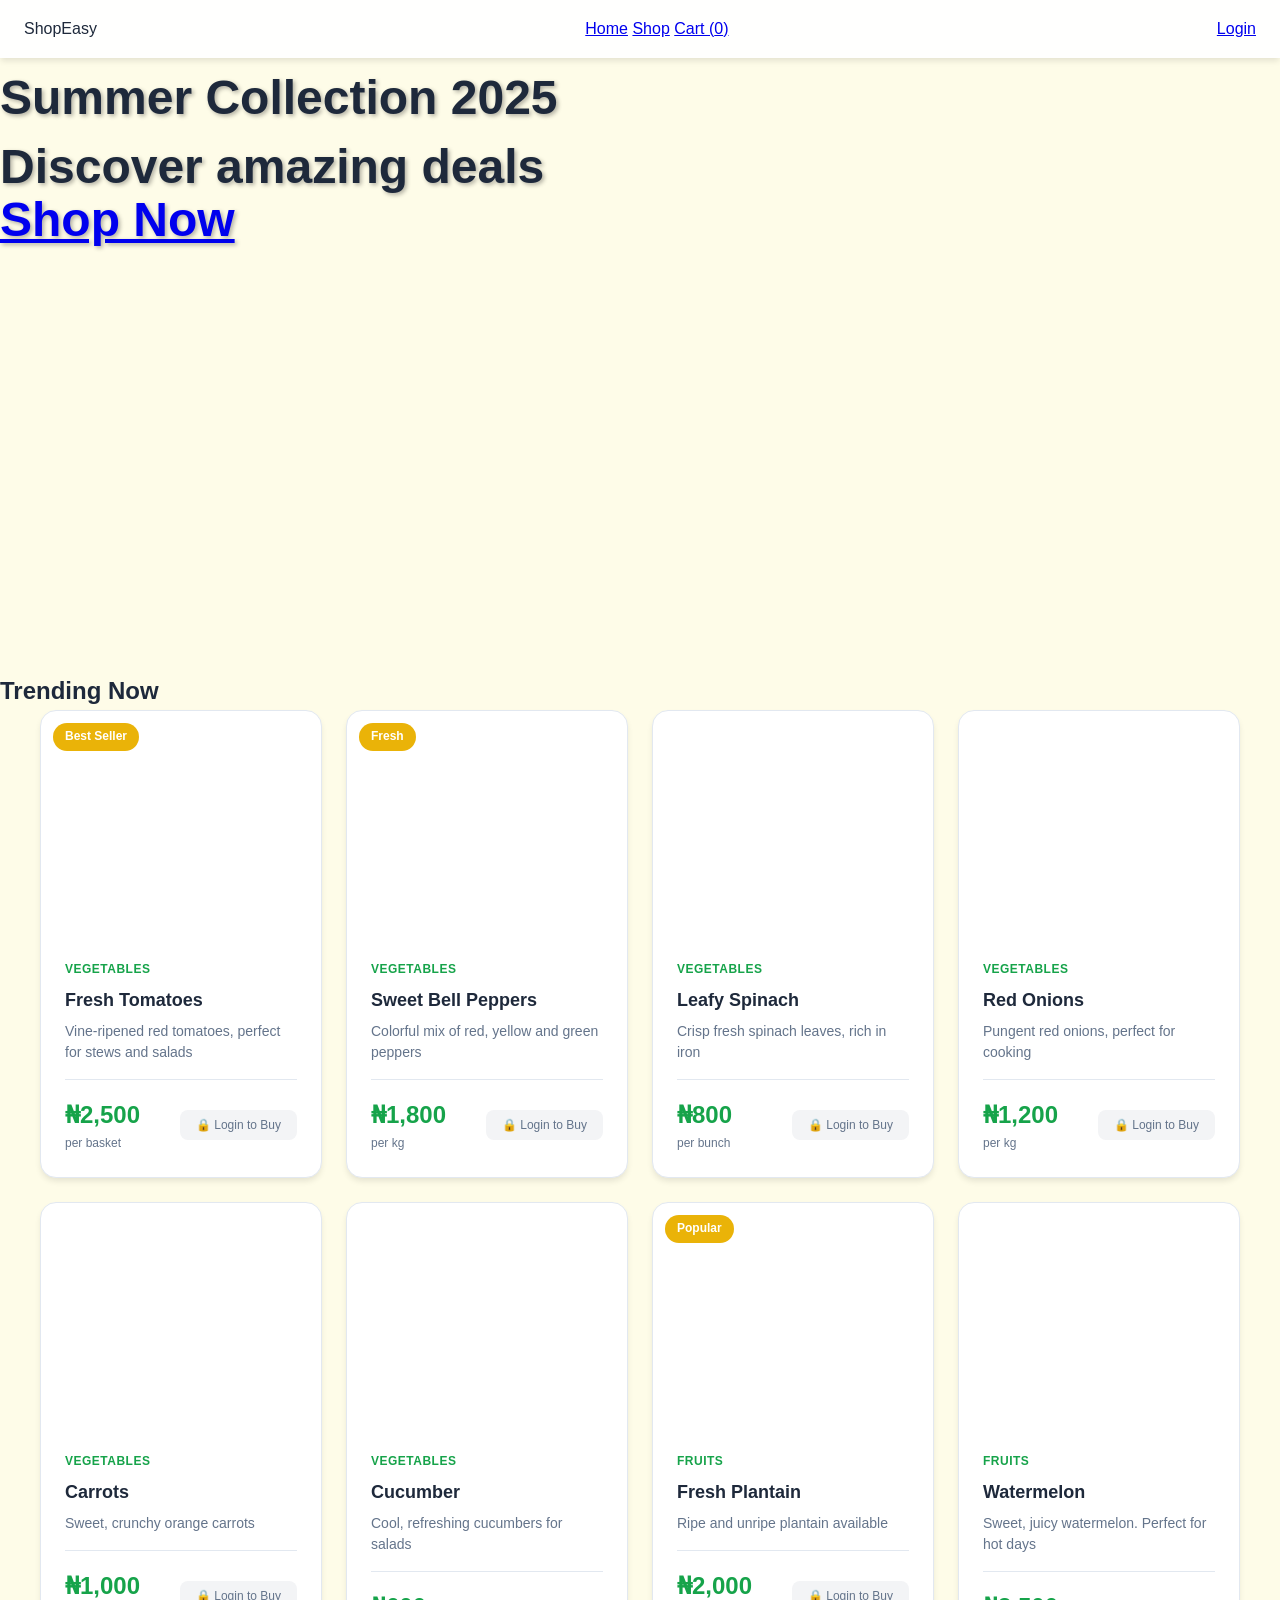
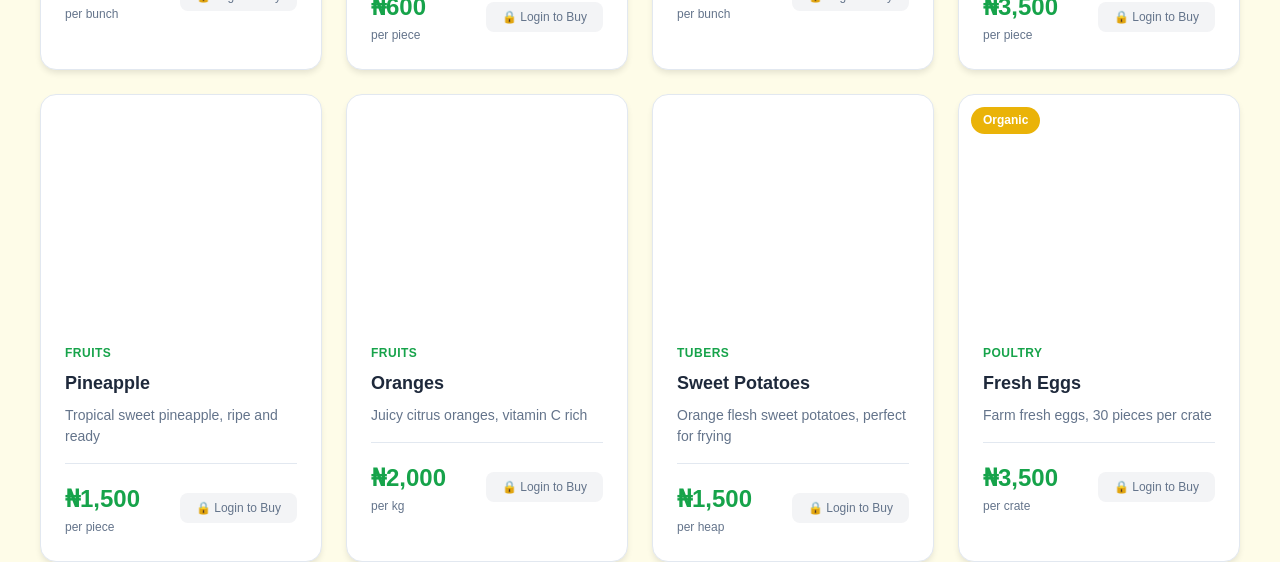
==== pages/admin-products.html @ 03785db0 "Add files via upload" ====
<!DOCTYPE html>
<html lang="en">
<head>
    <meta charset="UTF-8">
    <meta name="viewport" content="width=device-width, initial-scale=1.0">
    <title>Admin - Manage Products</title>
    <link rel="stylesheet" href="../css/style.css">
    <style>
        .admin-container {
            max-width: 1000px;
            margin: 2rem auto;
            padding: 1rem;
        }
        
        .admin-header {
            display: flex;
            justify-content: space-between;
            align-items: center;
            margin-bottom: 2rem;
            flex-wrap: wrap;
            gap: 1rem;
        }
        
        .product-form {
            background: white;
            padding: 2rem;
            border-radius: 12px;
            margin-bottom: 2rem;
            box-shadow: 0 2px 4px rgba(0,0,0,0.1);
        }
        
        .form-grid {
            display: grid;
            grid-template-columns: 1fr 1fr;
            gap: 1rem;
        }
        
        .form-group {
            margin-bottom: 1rem;
        }
        
        .form-group.full-width {
            grid-column: 1 / -1;
        }
        
        .form-group label {
            display: block;
            margin-bottom: 0.5rem;
            font-weight: 500;
        }
        
        .form-group input,
        .form-group select,
        .form-group textarea {
            width: 100%;
            padding: 0.75rem;
            border: 1px solid #d1d5db;
            border-radius: 6px;
        }
        
        .btn-primary {
            background: #2563eb;
            color: white;
            border: none;
            padding: 0.875rem 1.5rem;
            border-radius: 6px;
            cursor: pointer;
            font-weight: 600;
        }
        
        .product-list {
            background: white;
            border-radius: 12px;
            padding: 1.5rem;
            box-shadow: 0 2px 4px rgba(0,0,0,0.1);
        }
        
        .product-item {
            display: flex;
            gap: 1rem;
            padding: 1rem;
            border-bottom: 1px solid #e5e7eb;
            align-items: center;
        }
        
        .product-item img {
            width: 80px;
            height: 80px;
            object-fit: cover;
            border-radius: 6px;
        }
        
        .btn-delete {
            background: #ef4444;
            color: white;
            border: none;
            padding: 0.5rem 1rem;
            border-radius: 4px;
            cursor: pointer;
        }
        
        .btn-edit {
            background: #f59e0b;
            color: white;
            border: none;
            padding: 0.5rem 1rem;
            border-radius: 4px;
            cursor: pointer;
            margin-right: 0.5rem;
        }
    </style>
</head>
<body>
    <nav class="navbar">
        <div class="logo">🌾 FarmFresh Admin</div>
        <a href="../index.html">← View Store</a>
    </nav>

    <main class="admin-container">
        <div class="admin-header">
            <h1>🛡️ Manage Products</h1>
            <div>
                <span id="admin-name" style="color: #6b7280;"></span>
            </div>
        </div>

        <div class="product-form">
            <h3 id="form-title">Add New Product</h3>
            <form id="product-form" onsubmit="return saveProduct(event)">
                <input type="hidden" id="p-id">
                
                <div class="form-grid">
                    <div class="form-group">
                        <label>Product Name *</label>
                        <input type="text" id="p-name" required placeholder="e.g., Fresh Tomatoes">
                    </div>
                    
                    <div class="form-group">
                        <label>Category *</label>
                        <select id="p-category" required>
                            <option value="">Select Category</option>
                            <option value="Vegetables">Vegetables</option>
                            <option value="Fruits">Fruits</option>
                            <option value="Grains">Grains & Cereals</option>
                            <option value="Tubers">Tubers</option>
                            <option value="Poultry">Poultry</option>
                            <option value="Livestock">Livestock</option>
                            <option value="Other">Other</option>
                        </select>
                    </div>
                    
                    <div class="form-group">
                        <label>Price (₦) *</label>
                        <input type="number" id="p-price" required min="1" placeholder="2500">
                    </div>
                    
                    <div class="form-group">
                        <label>Stock Quantity *</label>
                        <input type="number" id="p-stock" required min="0" placeholder="20">
                    </div>
                    
                    <div class="form-group">
                        <label>Unit (kg, basket, crate, etc.) *</label>
                        <input type="text" id="p-unit" required placeholder="basket">
                    </div>
                    
                    <div class="form-group">
                        <label>Availability</label>
                        <input type="text" id="p-available" placeholder="Daily, Mon/Wed/Fri">
                    </div>
                    
                    <div class="form-group full-width">
                        <label>Image URL *</label>
                        <input type="url" id="p-image" required placeholder="https://...">
                    </div>
                    
                    <div class="form-group full-width">
                        <label>Description *</label>
                        <textarea id="p-desc" required rows="3" placeholder="Describe your product..."></textarea>
                    </div>
                </div>
                
                <button type="submit" class="btn-primary" style="margin-top: 1rem;">💾 Save Product</button>
                <button type="button" onclick="resetForm()" style="margin-left: 0.5rem; padding: 0.875rem 1.5rem; background: #6b7280; color: white; border: none; border-radius: 6px; cursor: pointer;">Reset</button>
            </form>
        </div>

        <div class="product-list">
            <h3>Your Products</h3>
            <div id="admin-product-list"></div>
        </div>
    </main>

    <script src="../js/auth.js"></script>
    <script>
        // Check admin access
        if (!auth.isAdmin()) {
            alert('🔒 Admin access required');
            window.location.href = '../index.html';
        }
        
        document.getElementById('admin-name').textContent = `Logged in as: ${auth.currentUser?.email}`;
        
        let products = [];
        
        function loadProducts() {
            const saved = localStorage.getItem('adminProducts');
            products = saved ? JSON.parse(saved) : [];
            renderProductList();
        }
        
        function renderProductList() {
            const container = document.getElementById('admin-product-list');
            
            if (products.length === 0) {
                container.innerHTML = '<p style="color: #6b7280; text-align: center; padding: 2rem;">No products yet. Add your first product above!</p>';
                return;
            }
            
            container.innerHTML = products.map((p, index) => `
                <div class="product-item">
                    <img src="${p.image}" alt="${p.name}" onerror="this.src='https://via.placeholder.com/80?text=No+Image'">
                    <div style="flex: 1;">
                        <h4>${p.name}</h4>
                        <p style="color: #6b7280; font-size: 0.875rem;">${p.category} • ₦${p.price.toLocaleString()} • Stock: ${p.stock}</p>
                    </div>
                    <div>
                        <button class="btn-edit" onclick="editProduct(${index})">Edit</button>
                        <button class="btn-delete" onclick="deleteProduct(${index})">Delete</button>
                    </div>
                </div>
            `).join('');
        }
        
        function saveProduct(e) {
            e.preventDefault();
            
            const id = document.getElementById('p-id').value;
            const product = {
                id: id ? parseInt(id) : Date.now(),
                name: document.getElementById('p-name').value,
                category: document.getElementById('p-category').value,
                price: parseFloat(document.getElementById('p-price').value),
                stock: parseInt(document.getElementById('p-stock').value),
                unit: document.getElementById('p-unit').value,
                available: document.getElementById('p-available').value || 'Daily',
                image: document.getElementById('p-image').value,
                description: document.getElementById('p-desc').value,
                seller: 'FarmFresh Store'
            };
            
            if (id) {
                // Update existing
                const index = products.findIndex(p => p.id === parseInt(id));
                if (index !== -1) products[index] = product;
            } else {
                // Add new
                products.push(product);
            }
            
            localStorage.setItem('adminProducts', JSON.stringify(products));
            
            // Also update public products
            localStorage.setItem('allProducts', JSON.stringify(products));
            
            alert('✅ Product saved!');
            resetForm();
            renderProductList();
            return false;
        }
        
        function editProduct(index) {
            const p = products[index];
            document.getElementById('p-id').value = p.id;
            document.getElementById('p-name').value = p.name;
            document.getElementById('p-category').value = p.category;
            document.getElementById('p-price').value = p.price;
            document.getElementById('p-stock').value = p.stock;
            document.getElementById('p-unit').value = p.unit;
            document.getElementById('p-available').value = p.available || '';
            document.getElementById('p-image').value = p.image;
            document.getElementById('p-desc').value = p.description;
            document.getElementById('form-title').textContent = 'Edit Product';
        }
        
        function deleteProduct(index) {
            if (confirm('Delete this product?')) {
                products.splice(index, 1);
                localStorage.setItem('adminProducts', JSON.stringify(products));
                localStorage.setItem('allProducts', JSON.stringify(products));
                renderProductList();
            }
        }
        
        function resetForm() {
            document.getElementById('product-form').reset();
            document.getElementById('p-id').value = '';
            document.getElementById('form-title').textContent = 'Add New Product';
        }
        
        // Load on startup
        loadProducts();
    </script>
</body>
</html>
---- css/style.css ----
/* ===== DESIGN SYSTEM ===== */
:root {
    --primary: #16a34a;
    --primary-dark: #15803d;
    --primary-light: #dcfce7;
    --secondary: #92400e;
    --accent: #eab308;
    --bg: #fefce8;
    --bg-white: #ffffff;
    --text: #1e293b;
    --text-light: #64748b;
    --border: #e2e8f0;
    --shadow: 0 4px 6px -1px rgba(0, 0, 0, 0.1);
    --shadow-lg: 0 10px 15px -3px rgba(0, 0, 0, 0.1);
    --radius: 12px;
    --radius-lg: 16px;
}

* {
    margin: 0;
    padding: 0;
    box-sizing: border-box;
}

body {
    font-family: 'Inter', -apple-system, BlinkMacSystemFont, sans-serif;
    line-height: 1.6;
    color: var(--text);
    background: var(--bg);
    padding-bottom: 80px;
}

/* ===== NAVIGATION ===== */
.navbar {
    position: fixed;
    top: 0;
    left: 0;
    right: 0;
    background: rgba(255, 255, 255, 0.95);
    backdrop-filter: blur(10px);
    padding: 1rem 1.5rem;
    display: flex;
    justify-content: space-between;
    align-items: center;
    z-index: 1000;
    box-shadow: var(--shadow);
}

.nav-brand {
    display: flex;
    align-items: center;
    gap: 0.75rem;
}

.logo-badge {
    width: 40px;
    height: 40px;
    background: var(--primary);
    border-radius: 10px;
    display: flex;
    align-items: center;
    justify-content: center;
    font-size: 1.5rem;
}

.brand-text {
    display: flex;
    flex-direction: column;
}

.brand-name {
    font-weight: 800;
    font-size: 1.25rem;
    color: var(--text);
    line-height: 1;
}

.brand-tag {
    font-size: 0.625rem;
    color: var(--primary);
    font-weight: 600;
    text-transform: uppercase;
    letter-spacing: 0.5px;
}

.nav-center {
    display: flex;
    gap: 2rem;
    align-items: center;
}

.nav-link {
    color: var(--text-light);
    text-decoration: none;
    font-weight: 500;
    font-size: 0.9rem;
    transition: color 0.2s;
    position: relative;
}

.nav-link:hover,
.nav-link.active {
    color: var(--primary);
}

.nav-link.active::after {
    content: '';
    position: absolute;
    bottom: -4px;
    left: 0;
    right: 0;
    height: 2px;
    background: var(--primary);
    border-radius: 2px;
}

.cart-link {
    position: relative;
    display: flex;
    align-items: center;
    gap: 0.25rem;
}

.cart-icon {
    font-size: 1.25rem;
}

.cart-badge {
    position: absolute;
    top: -8px;
    right: -8px;
    background: var(--accent);
    color: white;
    font-size: 0.625rem;
    font-weight: 700;
    width: 18px;
    height: 18px;
    border-radius: 50%;
    display: flex;
    align-items: center;
    justify-content: center;
}

.nav-auth {
    display: flex;
    align-items: center;
    gap: 1rem;
}

#user-profile {
    display: flex;
    align-items: center;
    gap: 0.5rem;
}

.user-avatar {
    width: 32px;
    height: 32px;
    border-radius: 50%;
    object-fit: cover;
    border: 2px solid var(--primary-light);
}

.btn-primary-sm {
    background: var(--primary);
    color: white;
    padding: 0.5rem 1.25rem;
    border-radius: 8px;
    text-decoration: none;
    font-weight: 600;
    font-size: 0.875rem;
    transition: all 0.2s;
}

.btn-primary-sm:hover {
    background: var(--primary-dark);
    transform: translateY(-1px);
}

.btn-ghost {
    background: transparent;
    color: var(--text-light);
    border: 1px solid var(--border);
    padding: 0.5rem 1rem;
    border-radius: 8px;
    cursor: pointer;
    font-weight: 500;
}

/* ===== HERO SECTION ===== */
.hero {
    margin-top: 72px;
    min-height: 600px;
    position: relative;
}

.hero-bg {
    background: linear-gradient(135deg, #166534 0%, #22c55e 50%, #16a34a 100%);
    min-height: 600px;
    display: flex;
    align-items: center;
    justify-content: center;
    position: relative;
    overflow: hidden;
}

.hero-bg::before {
    content: '';
    position: absolute;
    top: 0;
    left: 0;
    right: 0;
    bottom: 0;
    background-image: url('../assets/images/hero-bg.jpg');
    background-size: cover;
    background-position: center;
    opacity: 0.3;
}
}

.hero-overlay {
    position: absolute;
    inset: 0;
    background: linear-gradient(to bottom, rgba(0,0,0,0.3), rgba(0,0,0,0.5));
}

.hero-content {
    position: relative;
    z-index: 1;
    text-align: center;
    color: white;
    padding: 2rem;
    max-width: 800px;
}

.badge {
    display: inline-flex;
    align-items: center;
    gap: 0.5rem;
    background: rgba(255,255,255,0.2);
    backdrop-filter: blur(10px);
    padding: 0.5rem 1rem;
    border-radius: 50px;
    font-size: 0.875rem;
    font-weight: 500;
    margin-bottom: 1.5rem;
}

.hero h1 {
    font-size: 3rem;
    font-weight: 800;
    line-height: 1.1;
    margin-bottom: 1rem;
    text-shadow: 2px 2px 4px rgba(0,0,0,0.3);
}

.hero-subtitle {
    font-size: 1.25rem;
    opacity: 0.95;
    margin-bottom: 2rem;
    max-width: 600px;
    margin-left: auto;
    margin-right: auto;
}

.hero-cta {
    display: flex;
    gap: 1rem;
    justify-content: center;
    margin-bottom: 3rem;
}

.btn-white {
    background: white;
    color: var(--primary);
    padding: 1rem 2rem;
    border-radius: 12px;
    text-decoration: none;
    font-weight: 700;
    font-size: 1rem;
    transition: all 0.2s;
    box-shadow: var(--shadow-lg);
}

.btn-white:hover {
    transform: translateY(-2px);
    box-shadow: 0 20px 25px -5px rgba(0, 0, 0, 0.1);
}

.btn-outline-white {
    border: 2px solid white;
    color: white;
    padding: 1rem 2rem;
    border-radius: 12px;
    text-decoration: none;
    font-weight: 600;
    transition: all 0.2s;
}

.btn-outline-white:hover {
    background: white;
    color: var(--primary);
}

.hero-stats {
    display: flex;
    justify-content: center;
    gap: 3rem;
    padding-top: 2rem;
    border-top: 1px solid rgba(255,255,255,0.3);
}

.stat {
    text-align: center;
}

.stat-num {
    display: block;
    font-size: 2rem;
    font-weight: 800;
}

.stat-label {
    font-size: 0.875rem;
    opacity: 0.9;
}

/* ===== FEATURES BAR ===== */
.features-bar {
    background: white;
    padding: 1.5rem;
    margin: -40px 1rem 0;
    border-radius: var(--radius-lg);
    box-shadow: var(--shadow-lg);
    display: grid;
    grid-template-columns: repeat(4, 1fr);
    gap: 1rem;
    position: relative;
    z-index: 10;
}

.feature-item {
    display: flex;
    align-items: center;
    gap: 1rem;
    padding: 1rem;
}

.feature-item .feature-icon {
    font-size: 2rem;
    width: 48px;
    height: 48px;
    background: var(--primary-light);
    border-radius: 12px;
    display: flex;
    align-items: center;
    justify-content: center;
}

.feature-item strong {
    display: block;
    color: var(--text);
    font-size: 0.9rem;
}

.feature-item span {
    font-size: 0.75rem;
    color: var(--text-light);
}

/* ===== SECTION HEADERS ===== */
.section-header {
    text-align: center;
    margin-bottom: 2rem;
    padding: 0 1rem;
}

.section-header.light {
    color: white;
}

.section-label {
    display: inline-block;
    background: var(--primary-light);
    color: var(--primary);
    padding: 0.25rem 0.75rem;
    border-radius: 50px;
    font-size: 0.75rem;
    font-weight: 700;
    text-transform: uppercase;
    letter-spacing: 0.5px;
    margin-bottom: 0.75rem;
}

.section-header h2 {
    font-size: 2rem;
    font-weight: 700;
    color: var(--text);
}

.section-header.light h2 {
    color: white;
}

/* ===== CATEGORIES ===== */
.categories {
    padding: 4rem 1rem;
}

.category-pills {
    display: flex;
    gap: 1rem;
    justify-content: center;
    flex-wrap: wrap;
}

.pill {
    display: flex;
    align-items: center;
    gap: 0.5rem;
    padding: 0.75rem 1.5rem;
    background: white;
    border: 2px solid var(--border);
    border-radius: 50px;
    cursor: pointer;
    font-weight: 600;
    transition: all 0.2s;
}

.pill:hover {
    border-color: var(--primary);
    color: var(--primary);
}

.pill.active {
    background: var(--primary);
    border-color: var(--primary);
    color: white;
}

.pill-icon {
    font-size: 1.25rem;
}

/* ===== PRODUCTS ===== */
.products-section {
    padding: 2rem 1rem 4rem;
}

.product-grid {
    display: grid;
    grid-template-columns: repeat(auto-fill, minmax(280px, 1fr));
    gap: 1.5rem;
    max-width: 1200px;
    margin: 0 auto;
}

.product-card {
    background: white;
    border-radius: var(--radius-lg);
    overflow: hidden;
    box-shadow: var(--shadow);
    transition: all 0.3s;
    border: 1px solid var(--border);
}

.product-card:hover {
    transform: translateY(-8px);
    box-shadow: var(--shadow-lg);
}

.product-image {
    position: relative;
    height: 220px;
    overflow: hidden;
}

.product-image img {
    width: 100%;
    height: 100%;
    object-fit: cover;
    transition: transform 0.3s;
}

.product-card:hover .product-image img {
    transform: scale(1.05);
}

.product-badge {
    position: absolute;
    top: 12px;
    left: 12px;
    background: var(--accent);
    color: white;
    padding: 0.25rem 0.75rem;
    border-radius: 50px;
    font-size: 0.75rem;
    font-weight: 700;
}

.stock-badge {
    position: absolute;
    top: 12px;
    right: 12px;
    background: #ef4444;
    color: white;
    padding: 0.25rem 0.75rem;
    border-radius: 50px;
    font-size: 0.75rem;
    font-weight: 600;
}

.product-info {
    padding: 1.5rem;
}

.product-category {
    display: inline-block;
    color: var(--primary);
    font-size: 0.75rem;
    font-weight: 700;
    text-transform: uppercase;
    letter-spacing: 0.5px;
    margin-bottom: 0.5rem;
}

.product-title {
    font-size: 1.125rem;
    font-weight: 700;
    color: var(--text);
    margin-bottom: 0.5rem;
    line-height: 1.4;
}

.product-desc {
    color: var(--text-light);
    font-size: 0.875rem;
    margin-bottom: 1rem;
    line-height: 1.5;
}

.product-footer {
    display: flex;
    justify-content: space-between;
    align-items: center;
    padding-top: 1rem;
    border-top: 1px solid var(--border);
}

.price-box {
    display: flex;
    flex-direction: column;
}

.current-price {
    font-size: 1.5rem;
    font-weight: 800;
    color: var(--primary);
}

.original-price {
    font-size: 0.875rem;
    color: var(--text-light);
    text-decoration: line-through;
}

.unit {
    font-size: 0.75rem;
    color: var(--text-light);
}

.btn-add {
    width: 44px;
    height: 44px;
    background: var(--primary);
    color: white;
    border: none;
    border-radius: 12px;
    cursor: pointer;
    font-size: 1.25rem;
    display: flex;
    align-items: center;
    justify-content: center;
    transition: all 0.2s;
}

.btn-add:hover {
    background: var(--primary-dark);
    transform: scale(1.1);
}

.btn-guest {
    padding: 0.5rem 1rem;
    background: #f3f4f6;
    color: var(--text-light);
    border: none;
    border-radius: 8px;
    font-size: 0.75rem;
    cursor: pointer;
}

.load-more {
    text-align: center;
    margin-top: 3rem;
}

.btn-outline {
    background: transparent;
    border: 2px solid var(--primary);
    color: var(--primary);
    padding: 1rem 2rem;
    border-radius: 12px;
    font-weight: 600;
    cursor: pointer;
    transition: all 0.2s;
}

.btn-outline:hover {
    background: var(--primary);
    color: white;
}

/* ===== HOW IT WORKS ===== */
.how-it-works {
    background: linear-gradient(135deg, var(--primary-dark), var(--primary));
    padding: 4rem 1rem;
    color: white;
}

.steps {
    display: flex;
    align-items: center;
    justify-content: center;
    gap: 2rem;
    max-width: 1000px;
    margin: 0 auto;
    flex-wrap: wrap;
}

.step {
    text-align: center;
    flex: 1;
    min-width: 200px;
    position: relative;
}

.step-num {
    position: absolute;
    top: -10px;
    left: 50%;
    transform: translateX(-50%);
    width: 30px;
    height: 30px;
    background: var(--accent);
    color: white;
    border-radius: 50%;
    display: flex;
    align-items: center;
    justify-content: center;
    font-weight: 700;
    font-size: 0.875rem;
}

.step-icon {
    font-size: 3rem;
    margin-bottom: 1rem;
    display: block;
}

.step h3 {
    font-size: 1.25rem;
    font-weight: 700;
    margin-bottom: 0.5rem;
}

.step p {
    opacity: 0.9;
    font-size: 0.9rem;
}

.step-arrow {
    font-size: 2rem;
    opacity: 0.5;
}

/* ===== TRUST SECTION ===== */
.trust-section {
    padding: 3rem 1rem;
    background: white;
}

.trust-badges {
    display: flex;
    justify-content: center;
    gap: 2rem;
    flex-wrap: wrap;
}

.trust-badge {
    display: flex;
    align-items: center;
    gap: 0.5rem;
    padding: 0.75rem 1.5rem;
    background: var(--primary-light);
    border-radius: 50px;
    font-weight: 600;
    color: var(--primary-dark);
}

/* ===== FOOTER ===== */
.footer {
    background: var(--text);
    color: white;
    padding: 4rem 1rem 2rem;
}

.footer-grid {
    display: grid;
    grid-template-columns: 2fr 1fr 1fr 1fr;
    gap: 3rem;
    max-width: 1200px;
    margin: 0 auto 3rem;
}

.footer-brand .logo-badge {
    margin-bottom: 1rem;
}

.footer-brand h3 {
    font-size: 1.5rem;
    margin-bottom: 1rem;
}

.footer-brand p {
    color: #94a3b8;
    font-size: 0.9rem;
    line-height: 1.6;
    margin-bottom: 1.5rem;
}

.social-links {
    display: flex;
    gap: 1rem;
}

.social-links a {
    font-size: 1.5rem;
    opacity: 0.7;
    transition: opacity 0.2s;
}

.social-links a:hover {
    opacity: 1;
}

.footer-links h4 {
    font-size: 1rem;
    font-weight: 700;
    margin-bottom: 1.5rem;
    color: white;
}

.footer-links a {
    display: block;
    color: #94a3b8;
    text-decoration: none;
    margin-bottom: 0.75rem;
    font-size: 0.9rem;
    transition: color 0.2s;
}

.footer-links a:hover {
    color: var(--primary);
}

.footer-bottom {
    border-top: 1px solid #334155;
    padding-top: 2rem;
    display: flex;
    justify-content: space-between;
    align-items: center;
    max-width: 1200px;
    margin: 0 auto;
}

.footer-bottom p {
    color: #64748b;
    font-size: 0.875rem;
}

.payment-icons {
    display: flex;
    gap: 1rem;
    font-size: 1.5rem;
}

/* ===== MOBILE NAV ===== */
.mobile-nav {
    position: fixed;
    bottom: 0;
    left: 0;
    right: 0;
    background: white;
    padding: 0.75rem;
    display: flex;
    justify-content: space-around;
    box-shadow: 0 -4px 6px rgba(0,0,0,0.1);
    z-index: 1000;
}

.mobile-link {
    display: flex;
    flex-direction: column;
    align-items: center;
    gap: 0.25rem;
    color: var(--text-light);
    text-decoration: none;
    font-size: 0.625rem;
    font-weight: 500;
}

.mobile-link span:first-child {
    font-size: 1.25rem;
}

.mobile-link.active {
    color: var(--primary);
}

/* ===== RESPONSIVE ===== */
@media (max-width: 768px) {
    .nav-center {
        display: none;
    }
    
    .hero h1 {
        font-size: 2rem;
    }
    
    .hero-stats {
        gap: 1.5rem;
    }
    
    .features-bar {
        grid-template-columns: repeat(2, 1fr);
        margin: -20px 0.5rem 0;
    }
    
    .steps {
        flex-direction: column;
    }
    
    .step-arrow {
        transform: rotate(90deg);
    }
    
    .footer-grid {
        grid-template-columns: 1fr;
        gap: 2rem;
    }
    
    .footer-bottom {
        flex-direction: column;
        gap: 1rem;
        text-align: center;
    }
}

@media (min-width: 769px) {
    .mobile-nav {
        display: none;
    }
    
    body {
        padding-bottom: 0;
    }
}
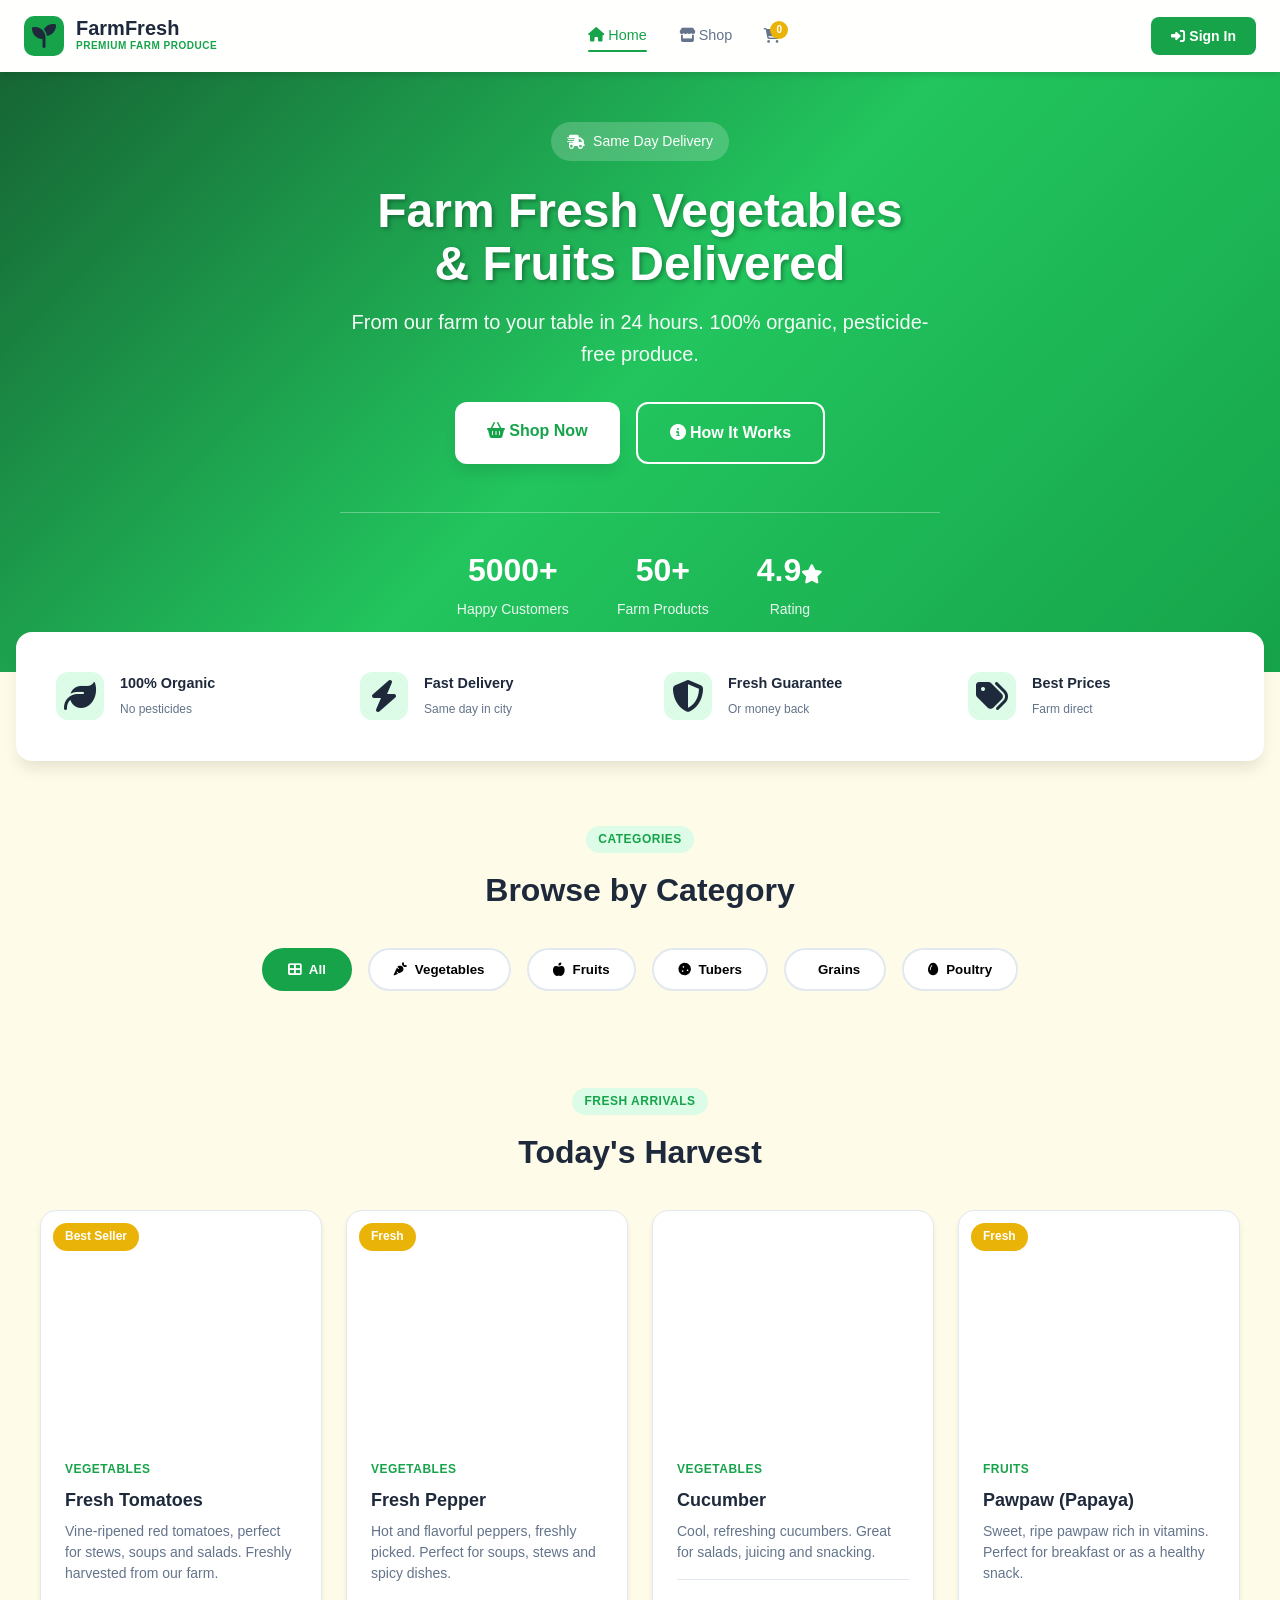
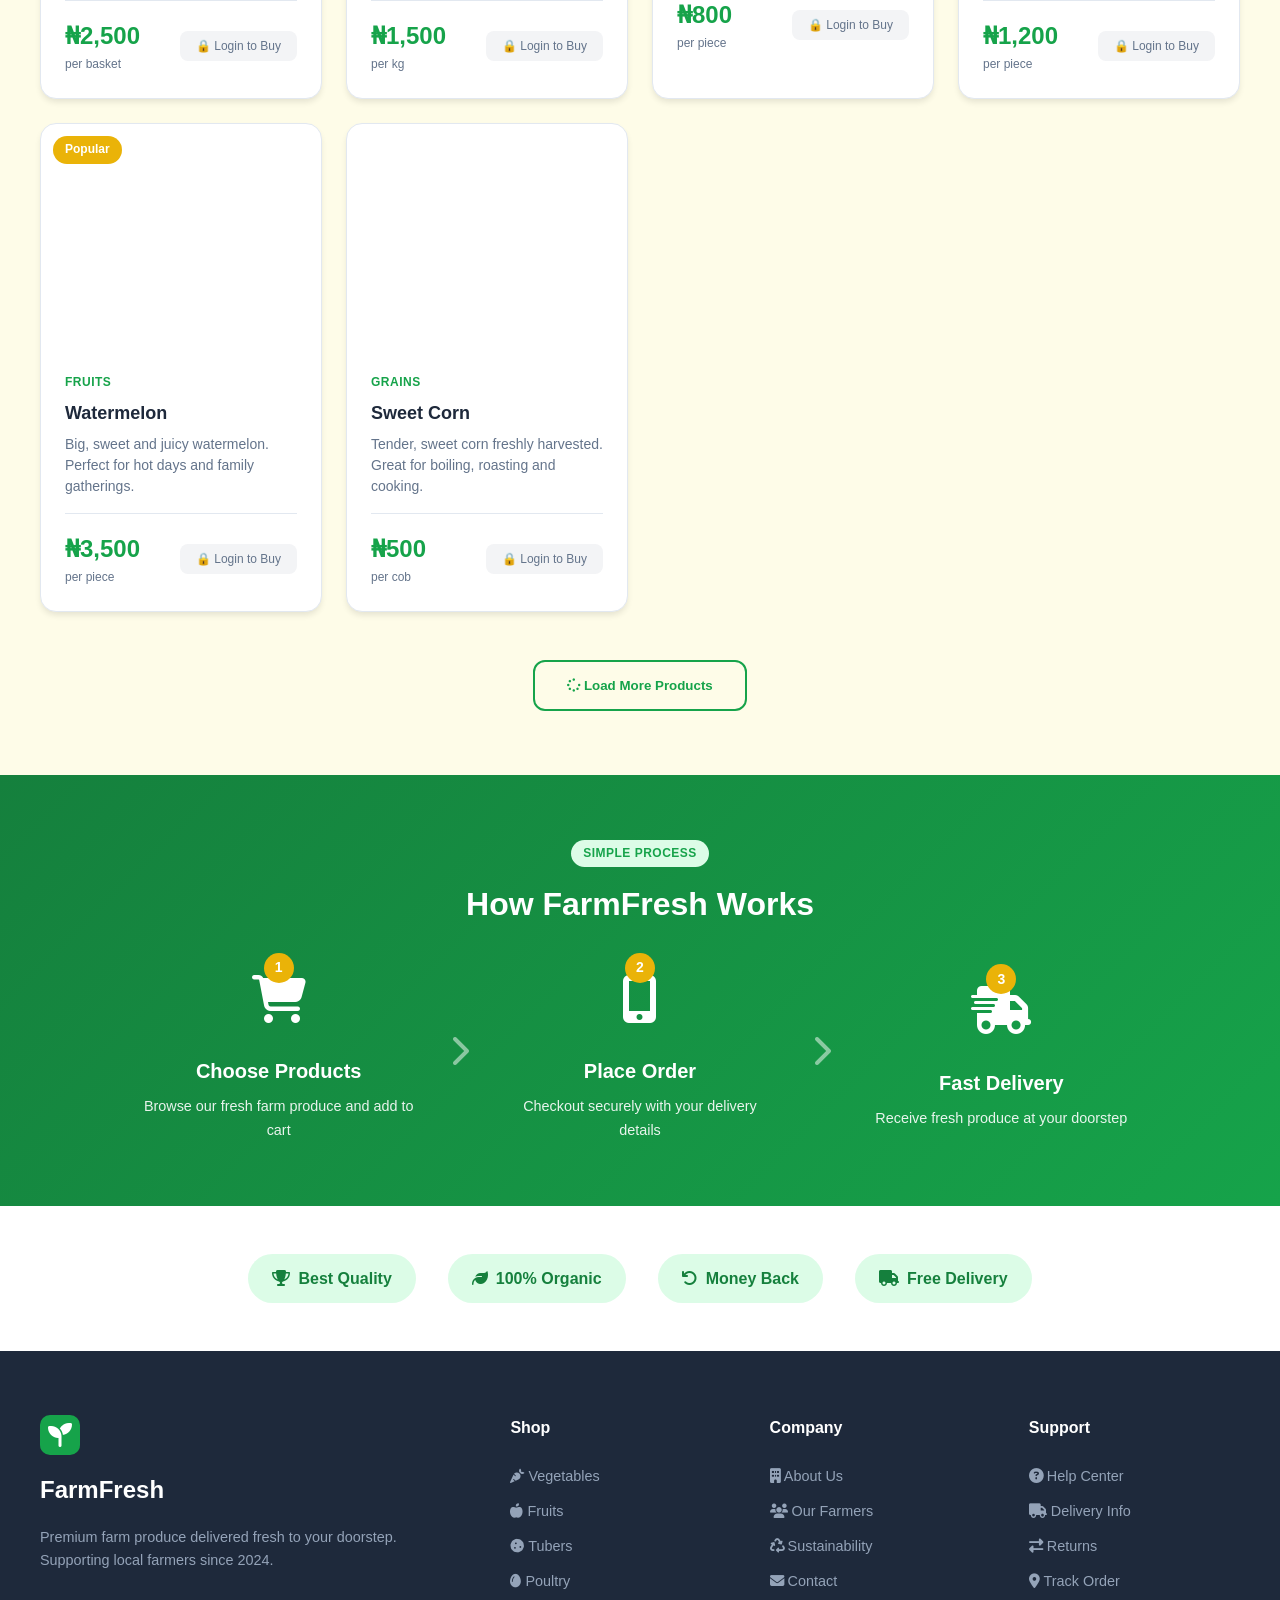
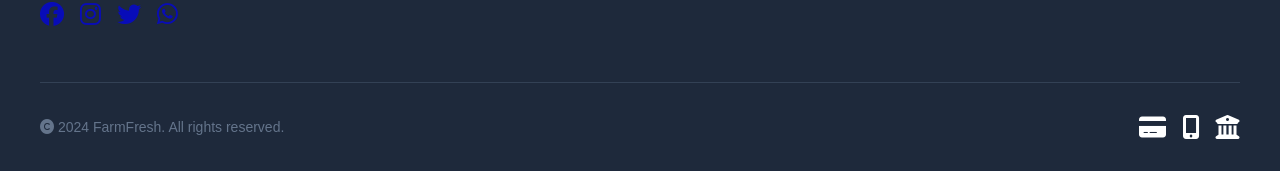
==== commit 04eff114: "Add speed insights script to admin products page" ====
--- a/pages/admin-products.html
+++ b/pages/admin-products.html
@@ -109,6 +109,8 @@
             margin-right: 0.5rem;
         }
     </style>
+    <script defer src="/_vercel/insights/script.js"></script>
+    <script defer src="/_vercel/speed-insights/script.js"></script>
 </head>
 <body>
     <nav class="navbar">
